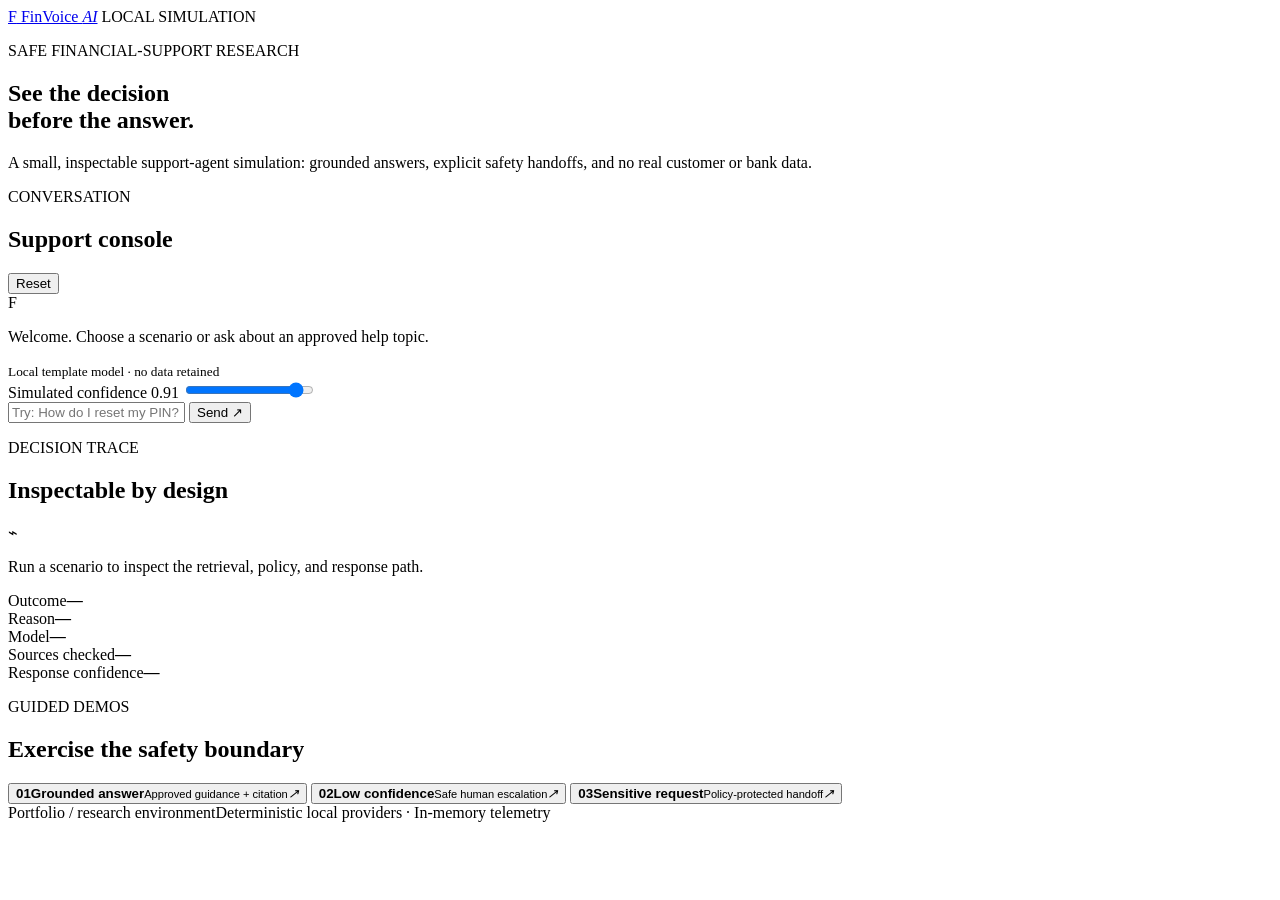
==== src/finvoice_ai/static/index.html @ e67bc37f "feat(ui): add inspectable local support console" ====
<!doctype html>
<html lang="en">
  <head>
    <meta charset="utf-8">
    <meta name="viewport" content="width=device-width, initial-scale=1">
    <meta name="description" content="Local FinVoice AI portfolio simulation">
    <title>FinVoice AI — Local Simulation</title>
    <link rel="stylesheet" href="/static/styles.css">
  </head>
  <body>
    <main class="shell">
      <header class="topbar">
        <a class="brand" href="/" aria-label="FinVoice AI home"><span class="brand-mark">F</span> FinVoice <em>AI</em></a>
        <span class="environment"><i></i> LOCAL SIMULATION</span>
      </header>

      <section class="hero">
        <p class="eyebrow">SAFE FINANCIAL-SUPPORT RESEARCH</p>
        <h1>See the decision<br><span>before the answer.</span></h1>
        <p class="lede">A small, inspectable support-agent simulation: grounded answers, explicit safety handoffs, and no real customer or bank data.</p>
      </section>

      <section class="workspace" aria-label="Conversation simulation">
        <div class="conversation-card">
          <div class="card-heading"><div><p class="eyebrow">CONVERSATION</p><h2>Support console</h2></div><button id="reset" class="quiet-button" type="button">Reset</button></div>
          <div id="messages" class="messages" aria-live="polite">
            <div class="message agent"><span class="avatar">F</span><div><p>Welcome. Choose a scenario or ask about an approved help topic.</p><small>Local template model · no data retained</small></div></div>
          </div>
          <div class="composer">
            <label for="confidence">Simulated confidence <output id="confidence-value">0.91</output></label>
            <input id="confidence" type="range" min="0" max="1" step="0.01" value="0.91">
            <form id="conversation-form">
              <input id="message-input" maxlength="4000" autocomplete="off" placeholder="Try: How do I reset my PIN?" aria-label="Support request">
              <button class="send-button" type="submit">Send <span>↗</span></button>
            </form>
          </div>
        </div>

        <aside class="inspector" aria-label="Decision inspector">
          <div class="card-heading"><div><p class="eyebrow">DECISION TRACE</p><h2>Inspectable by design</h2></div><span id="status-dot" class="status-dot"></span></div>
          <div id="empty-state" class="empty-state"><div class="trace-icon">⌁</div><p>Run a scenario to inspect the retrieval, policy, and response path.</p></div>
          <div id="trace" class="trace hidden">
            <div class="decision-row"><span>Outcome</span><strong id="decision">—</strong></div>
            <div class="decision-row"><span>Reason</span><strong id="reason">—</strong></div>
            <div class="decision-row"><span>Model</span><strong id="model">—</strong></div>
            <div class="decision-row"><span>Sources checked</span><strong id="sources">—</strong></div>
            <div class="confidence-readout"><div><span>Response confidence</span><strong id="response-confidence">—</strong></div><div class="bar"><i id="confidence-bar"></i></div></div>
            <div id="citations" class="citations"></div>
            <p id="request-id" class="request-id"></p>
          </div>
        </aside>
      </section>

      <section class="scenarios" aria-label="Demo scenarios">
        <div><p class="eyebrow">GUIDED DEMOS</p><h2>Exercise the safety boundary</h2></div>
        <div class="scenario-grid">
          <button class="scenario" data-message="How do I reset my PIN?" data-confidence="0.91"><b>01</b><span><strong>Grounded answer</strong><small>Approved guidance + citation</small></span><i>↗</i></button>
          <button class="scenario" data-message="I need help with something" data-confidence="0.42"><b>02</b><span><strong>Low confidence</strong><small>Safe human escalation</small></span><i>↗</i></button>
          <button class="scenario" data-message="Please transfer money to another account" data-confidence="0.99"><b>03</b><span><strong>Sensitive request</strong><small>Policy-protected handoff</small></span><i>↗</i></button>
        </div>
      </section>

      <footer><span>Portfolio / research environment</span><span>Deterministic local providers · In-memory telemetry</span></footer>
    </main>
    <script src="/static/app.js"></script>
  </body>
</html>
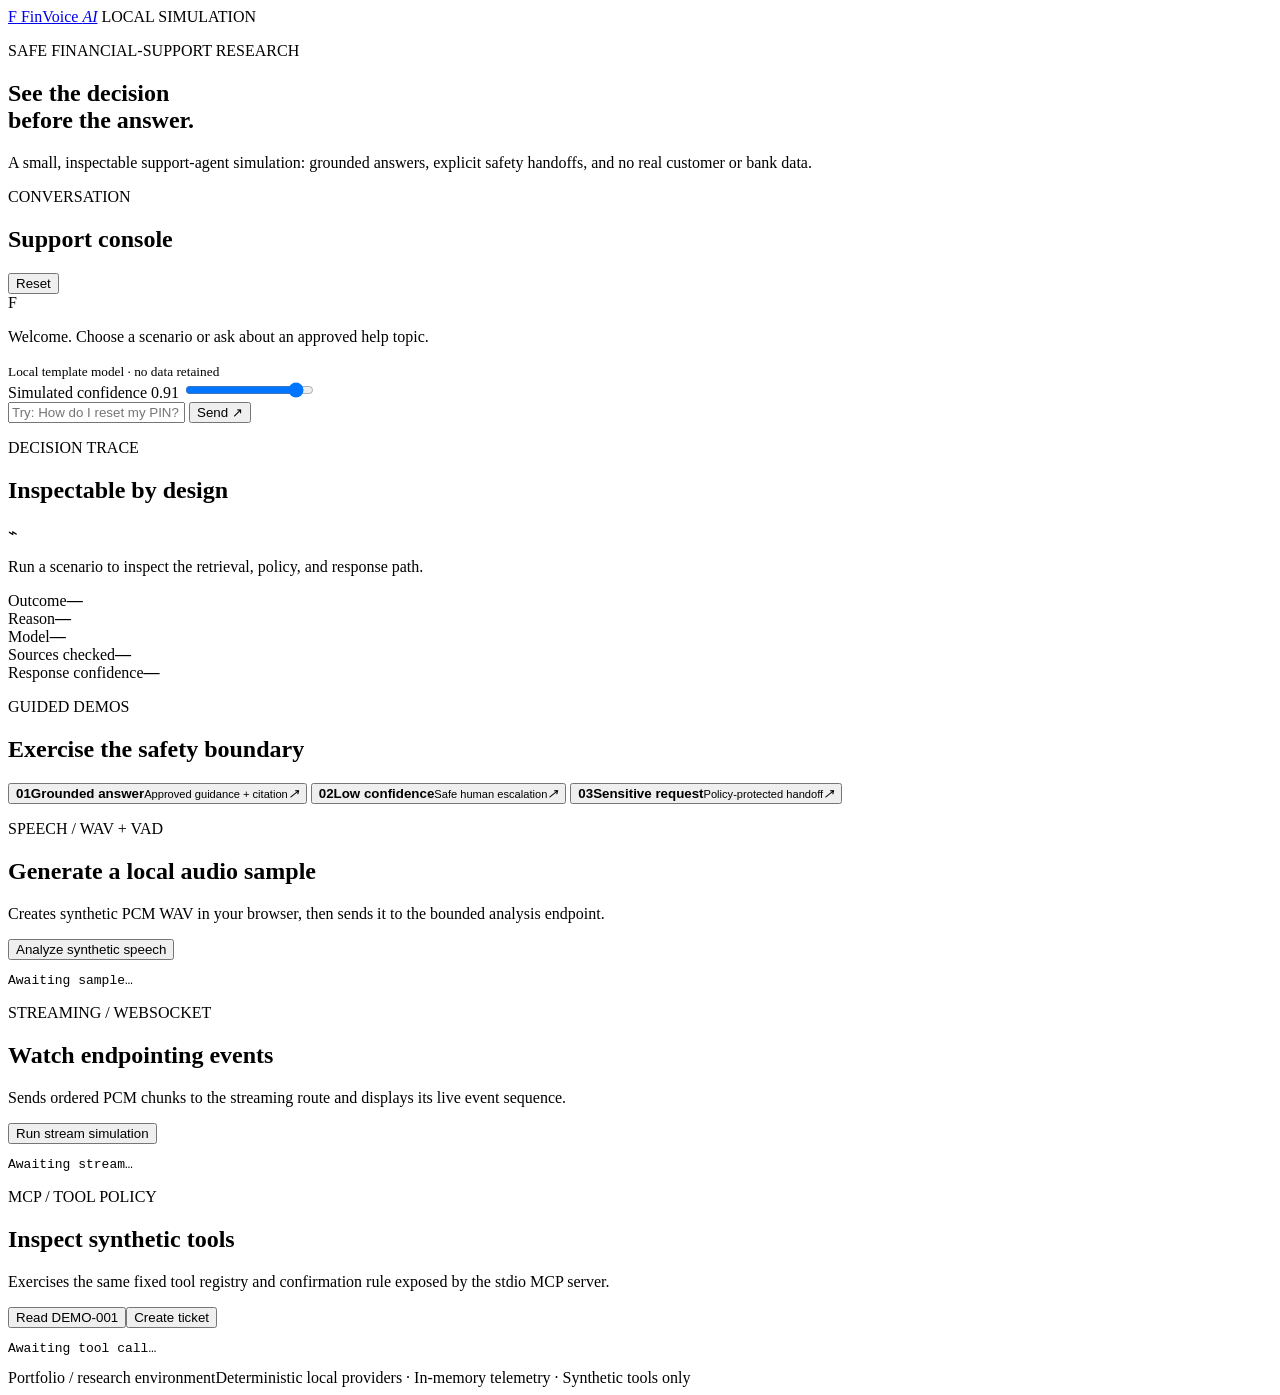
==== commit 39a708a9: "feat(ui): showcase speech streaming and tool demos" ====
--- a/src/finvoice_ai/static/index.html
+++ b/src/finvoice_ai/static/index.html
@@ -60,7 +60,13 @@
         </div>
       </section>
 
-      <footer><span>Portfolio / research environment</span><span>Deterministic local providers · In-memory telemetry</span></footer>
+      <section class="component-showcase" aria-label="Component demos">
+        <article class="component-card"><p class="eyebrow">SPEECH / WAV + VAD</p><h2>Generate a local audio sample</h2><p>Creates synthetic PCM WAV in your browser, then sends it to the bounded analysis endpoint.</p><button id="analyze-speech" class="action" type="button">Analyze synthetic speech</button><pre id="speech-result">Awaiting sample…</pre></article>
+        <article class="component-card"><p class="eyebrow">STREAMING / WEBSOCKET</p><h2>Watch endpointing events</h2><p>Sends ordered PCM chunks to the streaming route and displays its live event sequence.</p><button id="run-stream" class="action" type="button">Run stream simulation</button><pre id="stream-result">Awaiting stream…</pre></article>
+        <article class="component-card"><p class="eyebrow">MCP / TOOL POLICY</p><h2>Inspect synthetic tools</h2><p>Exercises the same fixed tool registry and confirmation rule exposed by the stdio MCP server.</p><div class="tool-actions"><button id="read-tool" class="action" type="button">Read DEMO-001</button><button id="write-tool" class="quiet-button bordered" type="button">Create ticket</button></div><pre id="tool-result">Awaiting tool call…</pre></article>
+      </section>
+
+      <footer><span>Portfolio / research environment</span><span>Deterministic local providers · In-memory telemetry · Synthetic tools only</span></footer>
     </main>
     <script src="/static/app.js"></script>
   </body>
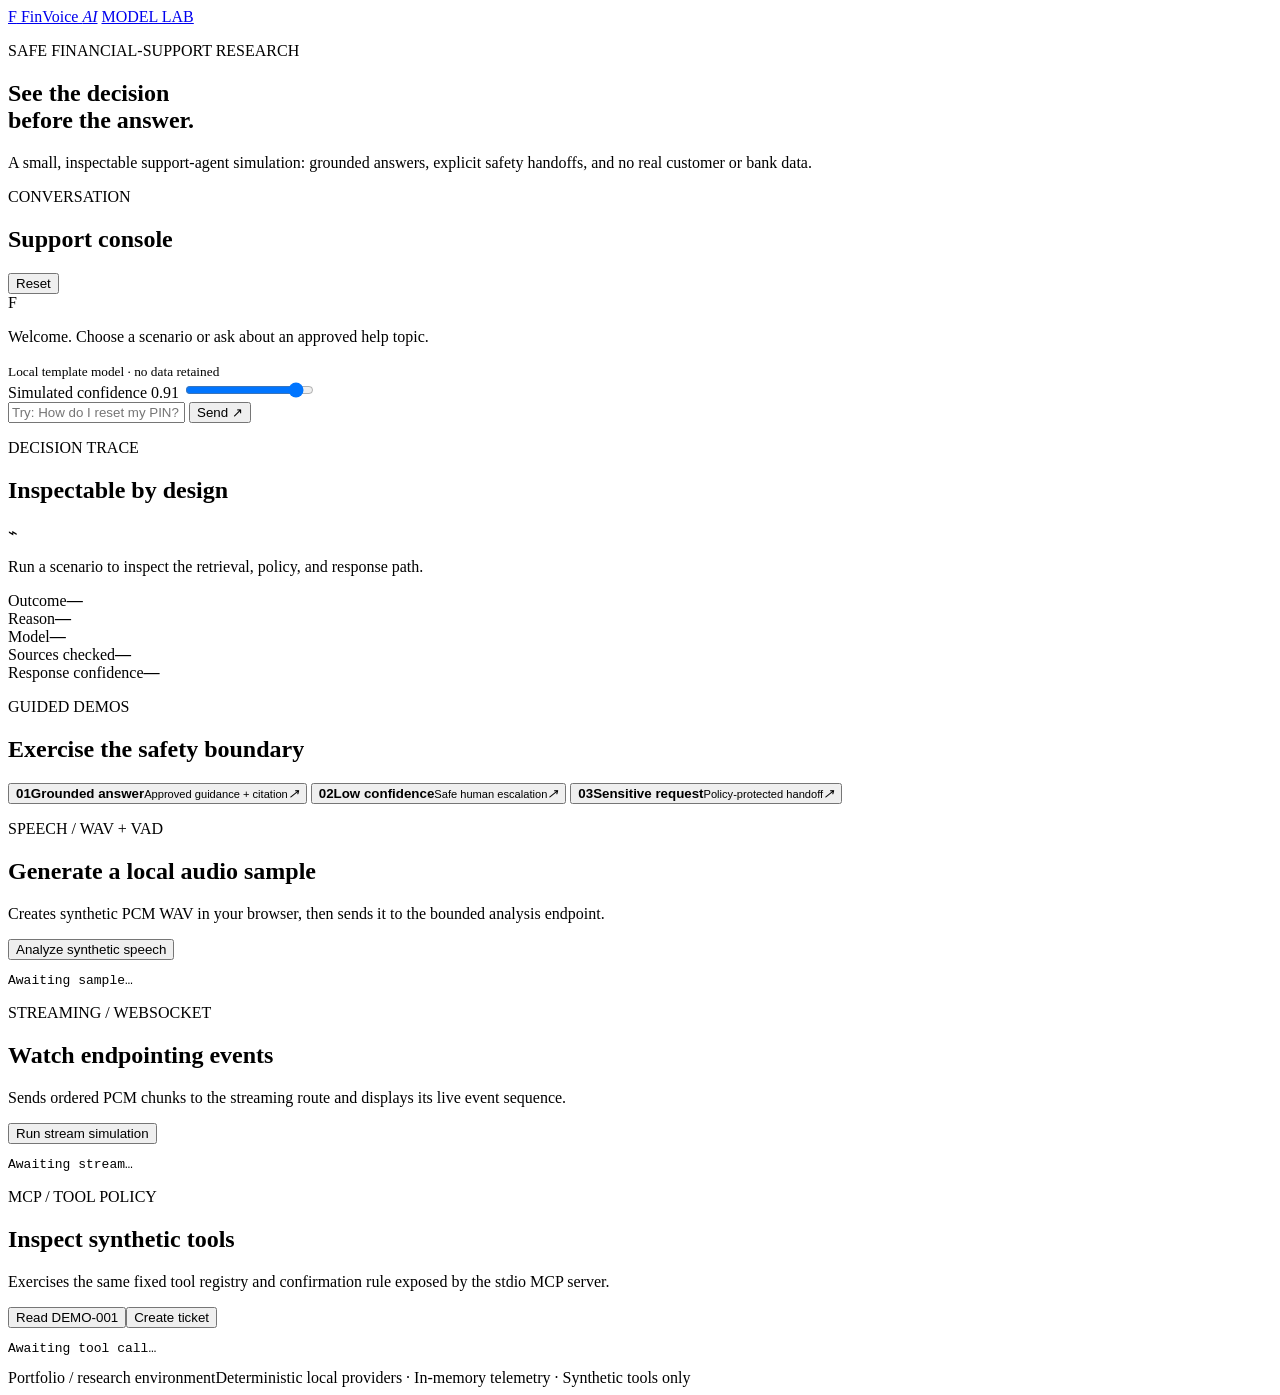
==== commit 6ccf38e2: "feat(ui): add local audio model lab" ====
--- a/src/finvoice_ai/static/index.html
+++ b/src/finvoice_ai/static/index.html
@@ -11,7 +11,7 @@
     <main class="shell">
       <header class="topbar">
         <a class="brand" href="/" aria-label="FinVoice AI home"><span class="brand-mark">F</span> FinVoice <em>AI</em></a>
-        <span class="environment"><i></i> LOCAL SIMULATION</span>
+        <a class="environment" href="/lab"><i></i> MODEL LAB</a>
       </header>
 
       <section class="hero">
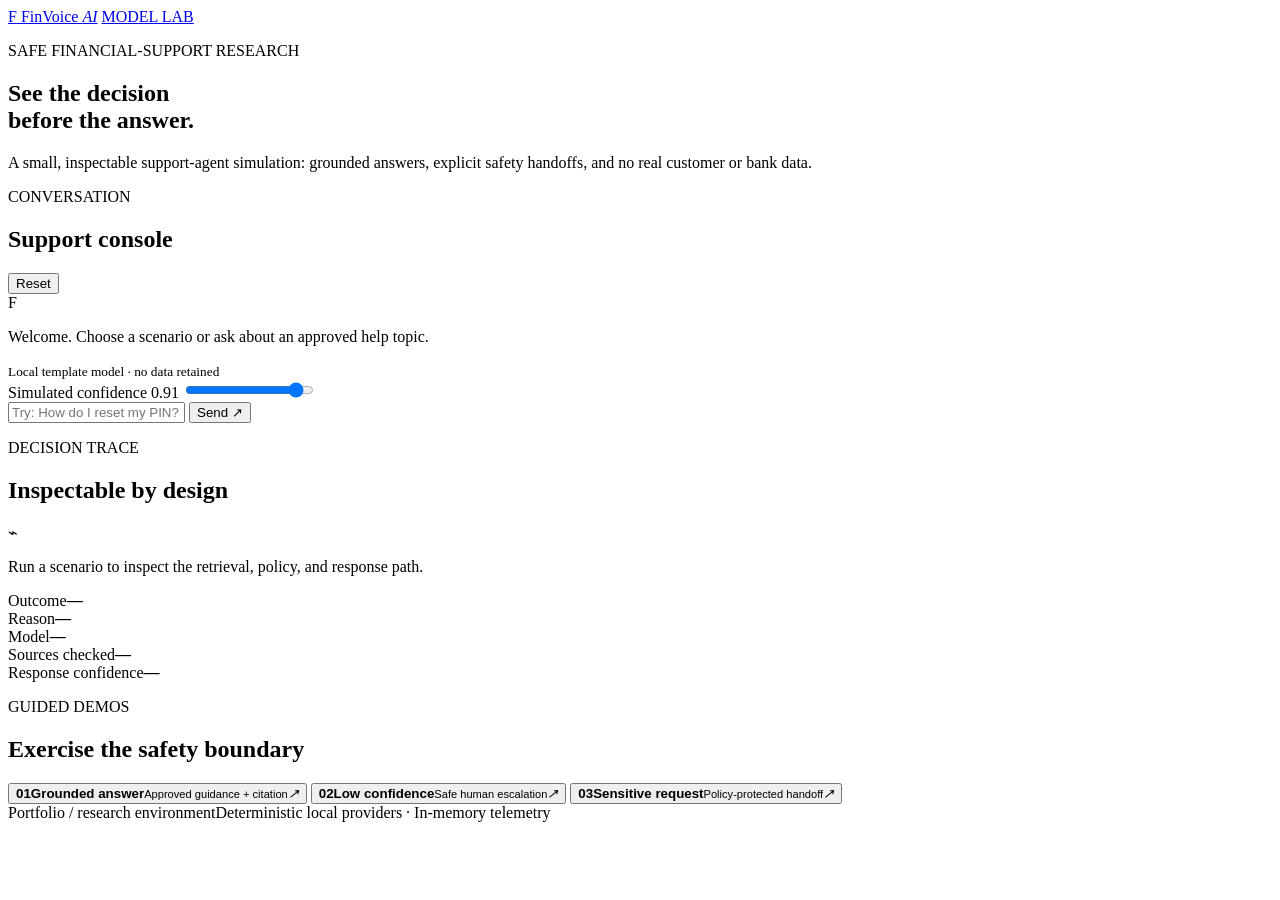
==== commit ff9cea30: "feat(lab): consolidate protocol exercises and label output mode" ====
--- a/src/finvoice_ai/static/index.html
+++ b/src/finvoice_ai/static/index.html
@@ -60,13 +60,7 @@
         </div>
       </section>
 
-      <section class="component-showcase" aria-label="Component demos">
-        <article class="component-card"><p class="eyebrow">SPEECH / WAV + VAD</p><h2>Generate a local audio sample</h2><p>Creates synthetic PCM WAV in your browser, then sends it to the bounded analysis endpoint.</p><button id="analyze-speech" class="action" type="button">Analyze synthetic speech</button><pre id="speech-result">Awaiting sample…</pre></article>
-        <article class="component-card"><p class="eyebrow">STREAMING / WEBSOCKET</p><h2>Watch endpointing events</h2><p>Sends ordered PCM chunks to the streaming route and displays its live event sequence.</p><button id="run-stream" class="action" type="button">Run stream simulation</button><pre id="stream-result">Awaiting stream…</pre></article>
-        <article class="component-card"><p class="eyebrow">MCP / TOOL POLICY</p><h2>Inspect synthetic tools</h2><p>Exercises the same fixed tool registry and confirmation rule exposed by the stdio MCP server.</p><div class="tool-actions"><button id="read-tool" class="action" type="button">Read DEMO-001</button><button id="write-tool" class="quiet-button bordered" type="button">Create ticket</button></div><pre id="tool-result">Awaiting tool call…</pre></article>
-      </section>
-
-      <footer><span>Portfolio / research environment</span><span>Deterministic local providers · In-memory telemetry · Synthetic tools only</span></footer>
+      <footer><span>Portfolio / research environment</span><span>Deterministic local providers · In-memory telemetry</span></footer>
     </main>
     <script src="/static/app.js"></script>
   </body>
